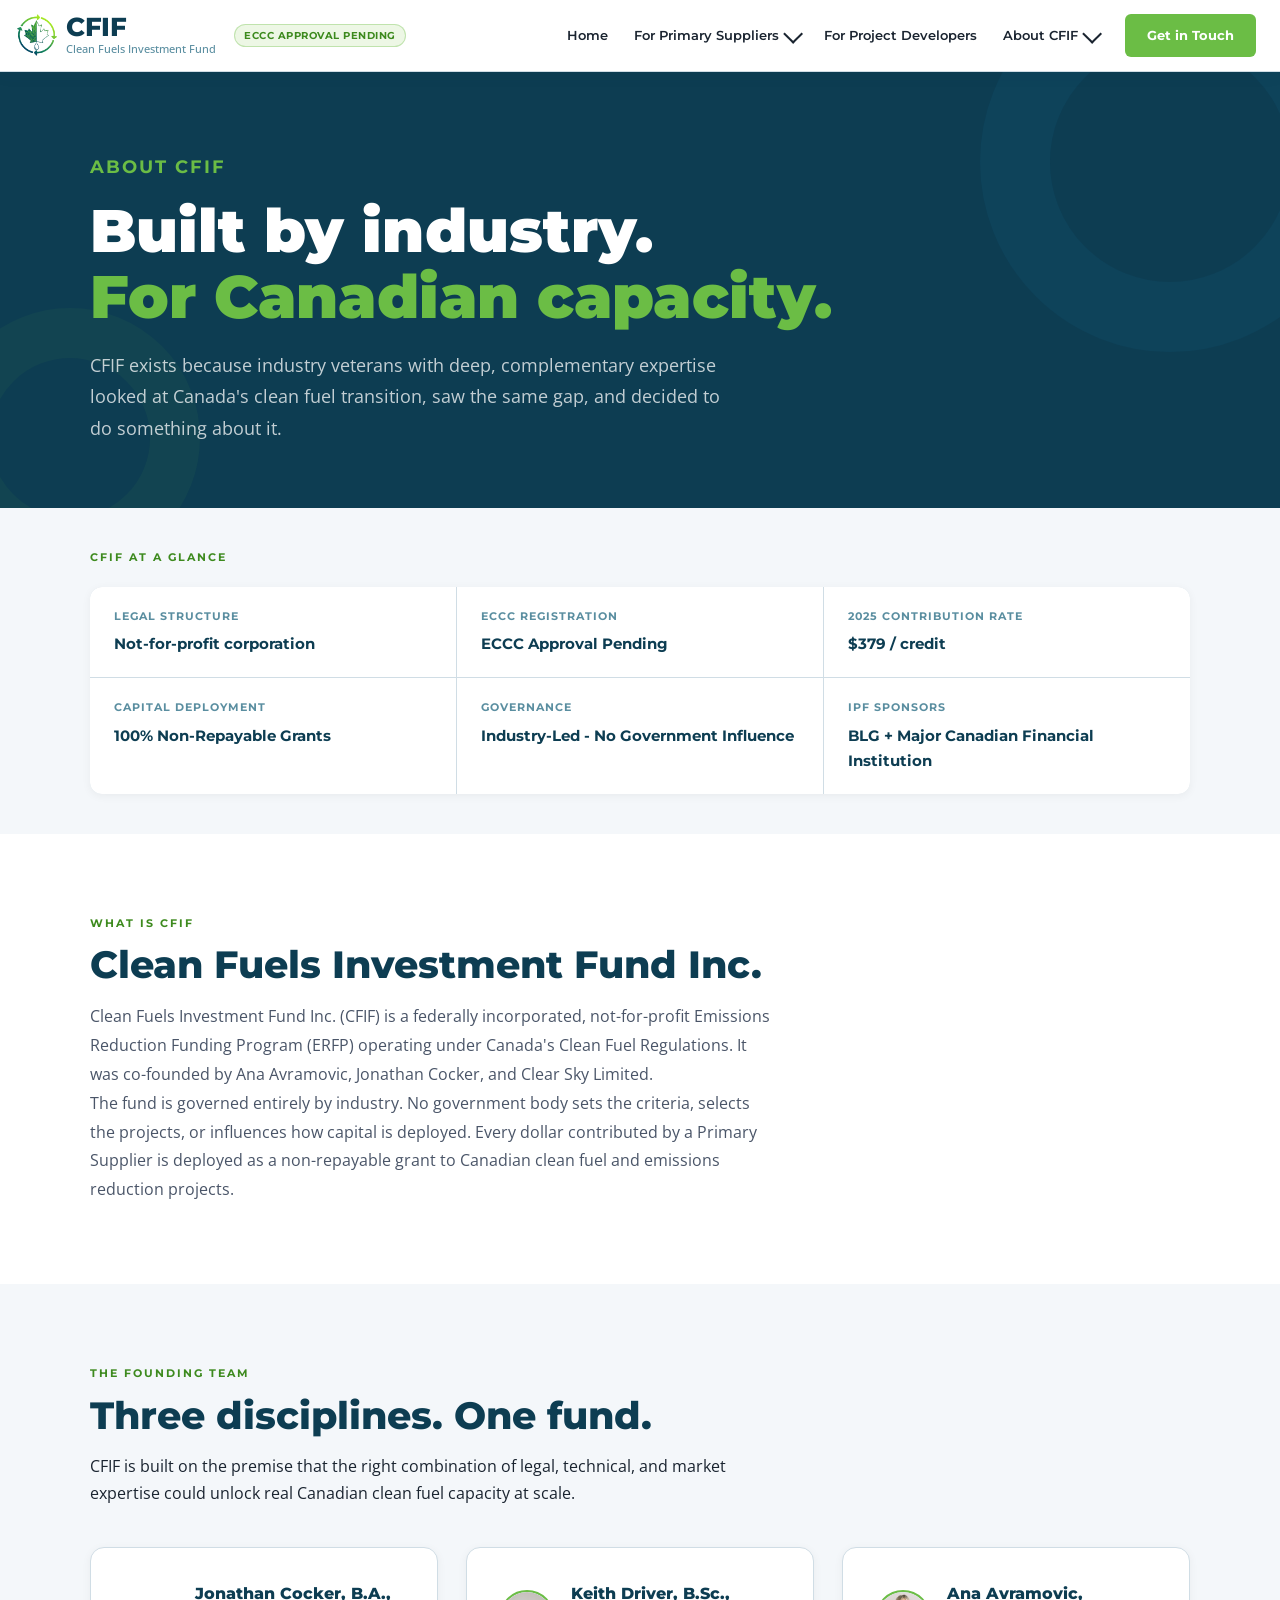
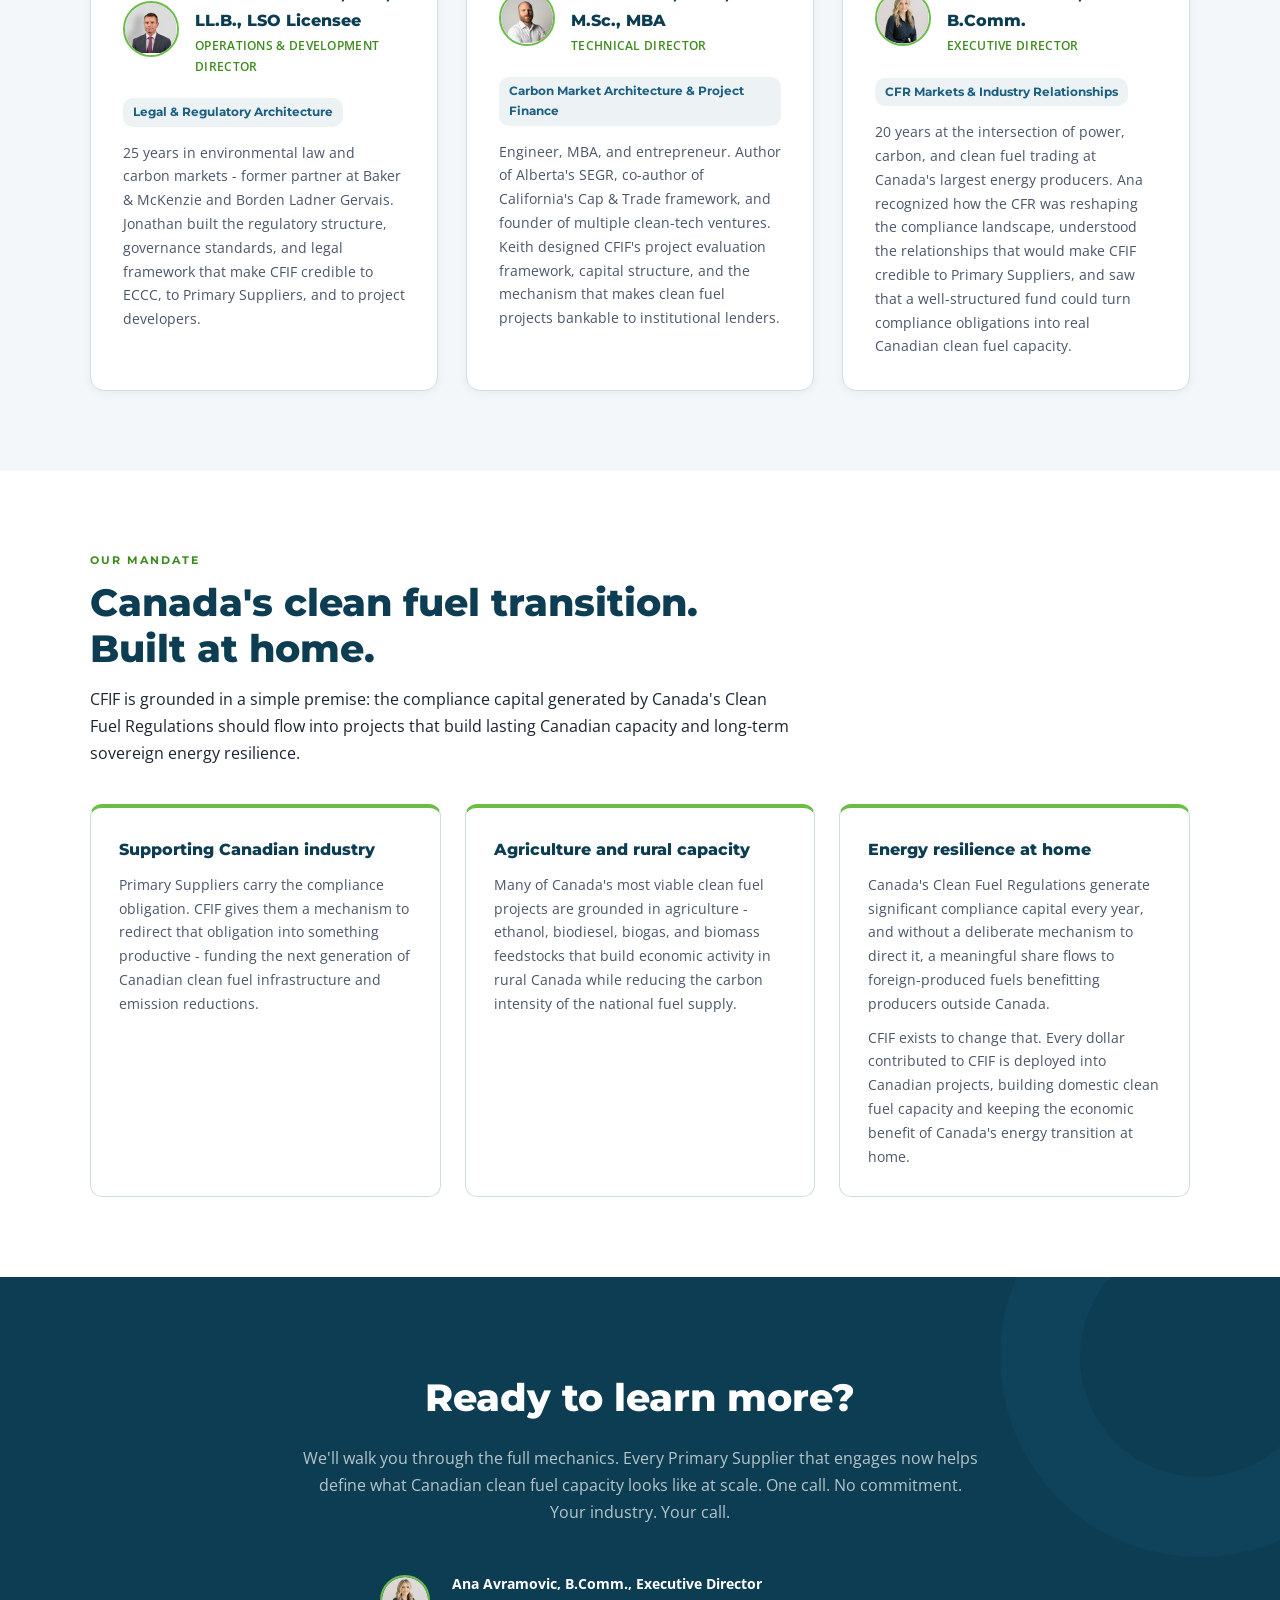
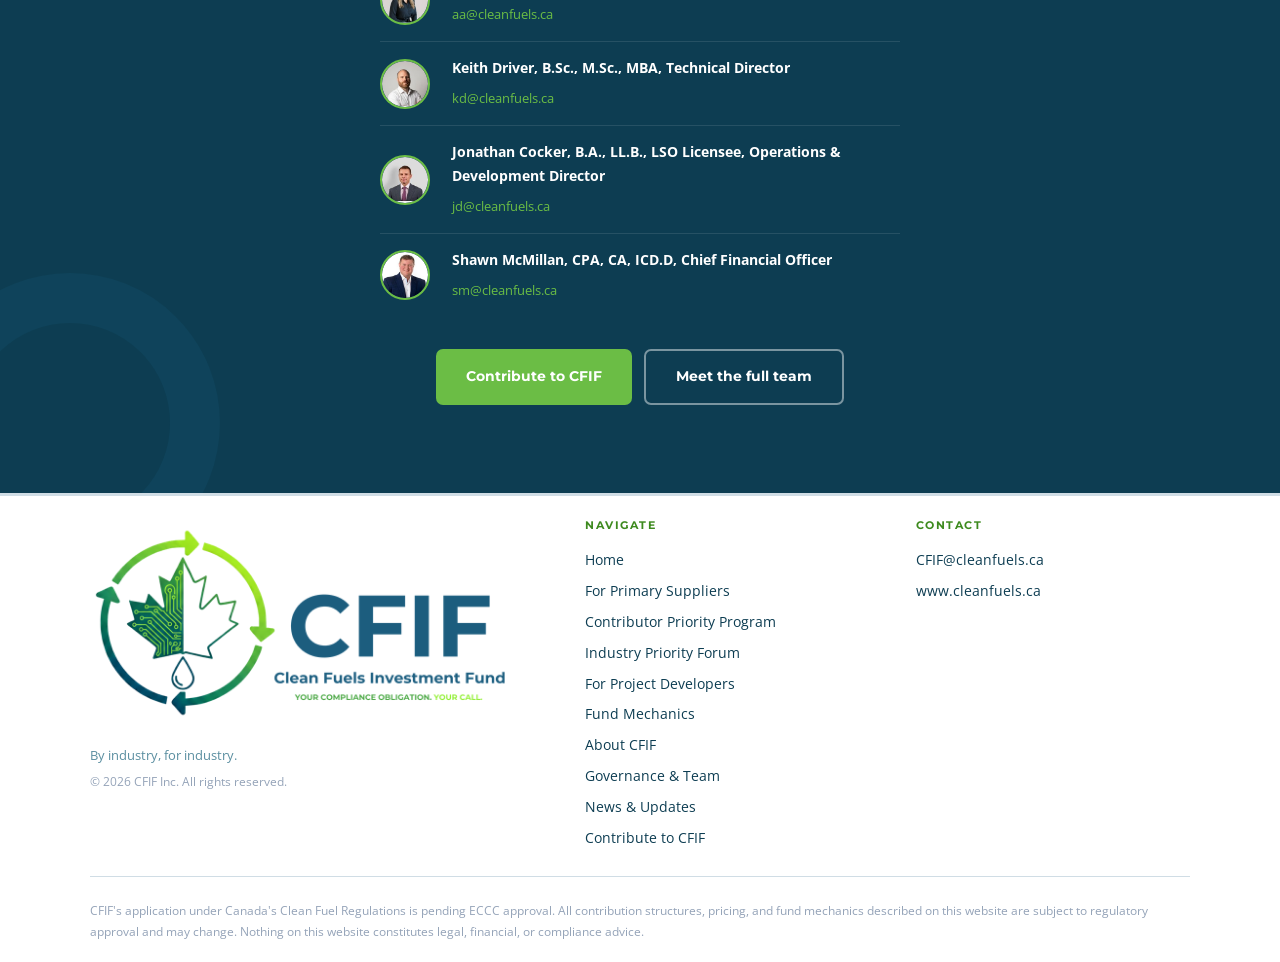
==== about.html @ 21220ed6 "Deploy Ana final HTML update 21052026 — 10 pages including new about.html and news.html" ====
<!DOCTYPE html>
<html lang="en">
<head>
  <meta charset="UTF-8">
  <meta name="viewport" content="width=device-width,initial-scale=1.0">
  <title>About CFIF - Clean Fuels Investment Fund</title>
  <link href="https://fonts.googleapis.com/css2?family=Montserrat:wght@700;800;900&family=Open+Sans:ital,wght@0,400;0,600;1,400&display=swap" rel="stylesheet">
  <style>

/* ─── CSS VARIABLES ─────────────────────────────────────────── */
:root{
  --dt:#0D3D52; --tl:#1B6080; --mid:#2891C0;
  --lime:#6BBD45; --lime-d:#3D8A1E; --lime-xd:#2a6815;
  --lb:#EBF7FF; --lg:#EDF7E5; --muted:#5A8EA0;
  --text:#1a2430; --border:#d0dde5; --grey:#f4f7fa;
  --white:#fff;
  --shadow: 0 4px 24px rgba(13,61,82,.10);
  --shadow-lg: 0 12px 48px rgba(13,61,82,.16);
  --nav-h: 72px;
  --radius: 10px;
  --font-head: 'Montserrat', sans-serif;
  --font-body: 'Open Sans', sans-serif;
  --ease: cubic-bezier(.4,0,.2,1);
}

/* ─── RESET ─────────────────────────────────────────────────── */
*,*::before,*::after{box-sizing:border-box;margin:0;padding:0}
html{scroll-behavior:smooth}
body{font-family:var(--font-body);font-size:16px;line-height:1.7;color:var(--text);background:var(--white);overflow-x:hidden}
img{max-width:100%;display:block}
a{color:inherit;text-decoration:none}

/* ─── NAV ───────────────────────────────────────────────────── */
.nav{
  position:sticky;top:0;z-index:1000;
  background:rgba(255,255,255,.97);
  backdrop-filter:blur(12px);
  border-bottom:1px solid var(--border);
  height:var(--nav-h);
  padding:0 24px 0 16px;
  display:flex;align-items:center;gap:0;
  box-shadow:0 2px 16px rgba(13,61,82,.07);
  overflow:visible;
}
.nav-logo{display:flex;align-items:center;gap:8px;margin-right:auto;flex-shrink:0;padding-left:0}
.nav-logo-mark{height:56px;width:56px;flex-shrink:0;object-fit:contain;display:block}
.nav-logo-text{display:flex;flex-direction:column;line-height:1}
.nav-logo-name{font-family:'Montserrat',sans-serif;font-size:26px;font-weight:800;color:var(--dt);line-height:1;letter-spacing:-0.5px}
.nav-logo-sub{font-size:11px;color:var(--muted);line-height:1.3;margin-top:2px;font-weight:500}
.nav-logo img{height:42px;width:auto}
.nav-badge{
  font-family:var(--font-head);font-size:10px;font-weight:700;
  letter-spacing:.5px;text-transform:uppercase;
  background:var(--lg);color:var(--lime-d);
  border:1.5px solid rgba(107,189,69,.35);
  border-radius:12px;padding:2px 9px;white-space:nowrap;
  margin-left:10px;
}
.nav-links{display:flex;align-items:center;list-style:none;gap:2px;margin:0 16px}
.nav-links > li{position:relative}
.nav-links > li > a{
  font-family:var(--font-head);font-size:13px;font-weight:600;
  color:var(--text);padding:8px 12px;border-radius:6px;
  display:flex;align-items:center;gap:5px;
  transition:color .15s,background .15s;white-space:nowrap;
  cursor:pointer;
}
.nav-links > li > a:hover,.nav-links > li.active > a{color:var(--tl);background:var(--lb)}
.nav-links > li > a .arrow{
  width:14px;height:14px;border-right:2px solid currentColor;border-bottom:2px solid currentColor;
  display:inline-block;transform:rotate(45deg) translateY(-3px);
  transition:transform .2s var(--ease);flex-shrink:0;
}
.nav-links > li:hover > a .arrow{transform:rotate(-135deg) translateY(-1px)}
/* Dropdown */
.nav-dropdown{
  position:absolute;top:calc(100% + 8px);left:0;min-width:260px;
  background:var(--white);border:1px solid var(--border);
  border-top:3px solid var(--lime);border-radius:0 0 var(--radius) var(--radius);
  box-shadow:var(--shadow-lg);padding:8px 0;
  opacity:0;visibility:hidden;transform:translateY(-8px);
  transition:opacity .18s var(--ease),transform .18s var(--ease),visibility .18s;
}
.nav-links > li:hover .nav-dropdown{opacity:1;visibility:visible;transform:translateY(0)}
.nav-dropdown a{
  display:block;padding:10px 20px;font-size:14px;color:var(--text);
  transition:background .12s,color .12s;
}
.nav-dropdown a:hover{background:var(--lb);color:var(--tl)}
.nav-dropdown a .dd-sub{font-size:12px;color:var(--muted);display:block;margin-top:2px}
.nav-cta{
  font-family:var(--font-head);font-size:13px;font-weight:700;
  background:var(--lime);color:var(--white);border:none;cursor:pointer;
  padding:10px 22px;border-radius:6px;transition:background .15s,transform .1s;
  white-space:nowrap;flex-shrink:0;display:inline-block;
}
.nav-cta:hover{background:var(--lime-d);transform:translateY(-1px)}
.nav-cta-mobile{
  display:none;
  font-family:var(--font-head);font-size:12px;font-weight:700;
  background:var(--lime);color:var(--white);
  padding:8px 12px;border-radius:6px;white-space:nowrap;flex-shrink:0;
  margin-right:2px;
}
.nav-cta-mobile:hover{background:var(--lime-d)}
/* Hamburger */
.hamburger{display:none;flex-direction:column;gap:5px;cursor:pointer;padding:8px;border:none;background:none;margin-left:auto}
.hamburger span{display:block;width:24px;height:2px;background:var(--dt);border-radius:2px;transition:transform .25s var(--ease),opacity .2s}
.hamburger.open span:nth-child(1){transform:translateY(7px) rotate(45deg)}
.hamburger.open span:nth-child(2){opacity:0}
.hamburger.open span:nth-child(3){transform:translateY(-7px) rotate(-45deg)}
/* Mobile menu */
.mobile-menu{
  display:none;position:fixed;top:var(--nav-h);left:0;right:0;
  background:var(--white);border-top:3px solid var(--lime);
  box-shadow:var(--shadow-lg);max-height:calc(100vh - var(--nav-h));
  overflow-y:auto;z-index:999;
  transform:translateY(-8px);opacity:0;
  transition:transform .22s var(--ease),opacity .22s;pointer-events:none;
}
.mobile-menu.open{transform:translateY(0);opacity:1;pointer-events:all}
.mm-item{border-bottom:1px solid var(--border)}
.mm-link{
  display:flex;justify-content:space-between;align-items:center;
  padding:16px 24px;font-family:var(--font-head);font-size:15px;font-weight:600;
  color:var(--dt);cursor:pointer;
}
.mm-link .mm-arrow{
  width:10px;height:10px;border-right:2px solid var(--muted);border-bottom:2px solid var(--muted);
  transform:rotate(45deg);transition:transform .2s var(--ease);
}
.mm-link.open .mm-arrow{transform:rotate(-135deg)}
.mm-sub{display:none;background:var(--lb)}
.mm-sub.open{display:block}
.mm-sub a{display:block;padding:13px 24px 13px 36px;font-size:14px;color:var(--tl);border-bottom:1px solid rgba(107,189,69,.15)}
.mm-direct{display:block;padding:16px 24px;font-family:var(--font-head);font-size:15px;font-weight:600;color:var(--dt)}
.mm-cta-wrap{padding:20px 24px}
.mm-cta{display:block;text-align:center;background:var(--lime);color:var(--white);font-family:var(--font-head);font-weight:700;font-size:15px;padding:14px;border-radius:8px}

/* ─── HERO ──────────────────────────────────────────────────── */
.hero{
  background:var(--dt);min-height:580px;
  display:flex;align-items:center;
  position:relative;overflow:hidden;padding:88px 40px 80px;
}
.hero-bg-img{
  position:absolute;inset:0;background:var(--dt);z-index:0;
}
/* Three-shade swoosh overlay - top left corner, matching LinkedIn carousel */
.hero::before{
  content:'';position:absolute;top:-40px;left:-60px;
  width:480px;height:340px;
  background:#3a8c22;
  clip-path:polygon(0 0,100% 0,58% 100%,0 78%);
  opacity:.30;z-index:0;
}
.hero::after{
  content:'';position:absolute;top:-20px;left:80px;
  width:360px;height:280px;
  background:var(--tl);
  clip-path:polygon(18% 0,100% 0,82% 100%,0 100%);
  opacity:.38;z-index:0;
}
/* Circuit dot texture - right half */
.hero-circuit{
  position:absolute;top:0;right:0;width:55%;height:100%;
  background-image:
    radial-gradient(circle,rgba(107,189,69,.22) 1px,transparent 1px),
    radial-gradient(circle,rgba(40,145,192,.15) 1px,transparent 1px);
  background-size:28px 28px,48px 48px;
  background-position:0 0,14px 14px;
  z-index:0;
  mask-image:linear-gradient(90deg,transparent,rgba(255,255,255,.5) 25%,rgba(255,255,255,.85));
}

.hero-inner{max-width:1100px;margin:0 auto;position:relative;z-index:1;width:100%}
.hero-eyebrow{
  font-family:var(--font-head);font-size:11px;font-weight:700;
  letter-spacing:2.5px;text-transform:uppercase;
  color:var(--lime);margin-bottom:16px;
}
.hero h1{
  font-family:var(--font-head);font-size:clamp(34px,4.5vw,58px);font-weight:900;
  color:var(--white);line-height:1.1;margin-bottom:14px;
  letter-spacing:-1px;
}
.hero h1 .accent{color:var(--lime)}
.hero-sub{
  font-size:clamp(15px,1.6vw,19px);color:rgba(255,255,255,.72);
  max-width:600px;margin-bottom:10px;line-height:1.65;font-weight:500;
}
.hero-tagline{
  font-family:var(--font-head);font-size:13px;font-weight:700;
  color:var(--lime);letter-spacing:.3px;margin-bottom:36px;
}
.btn-group{display:flex;gap:12px;flex-wrap:wrap}
.btn{
  font-family:var(--font-head);font-size:14px;font-weight:700;
  padding:14px 30px;border-radius:7px;cursor:pointer;
  transition:transform .15s,box-shadow .15s,background .15s;
  display:inline-flex;align-items:center;gap:8px;border:none;
}
.btn:hover{transform:translateY(-2px);box-shadow:0 8px 24px rgba(0,0,0,.2)}
.btn-primary{background:var(--lime);color:var(--white)}
.btn-primary:hover{background:var(--lime-d)}
.btn-outline{background:transparent;color:var(--white);border:2px solid rgba(255,255,255,.45)}
.btn-outline:hover{border-color:var(--white);background:rgba(255,255,255,.09)}
.btn-outline-teal{background:transparent;color:var(--tl);border:2px solid var(--tl)}
.btn-outline-teal:hover{background:var(--lb)}

/* ─── PILLS STRIP ───────────────────────────────────────────── */
.pills-strip{
  background:var(--white);border-bottom:1px solid var(--border);
  padding:16px 40px;display:flex;justify-content:center;
  gap:10px;flex-wrap:wrap;
}
.pill{
  font-family:var(--font-head);font-size:11px;font-weight:700;
  background:var(--lg);color:var(--lime-d);
  border:1.5px solid rgba(107,189,69,.35);
  border-radius:20px;padding:5px 14px;
  letter-spacing:.3px;white-space:nowrap;
}

/* ─── PRICE STRIP ───────────────────────────────────────────── */
.price-strip-wrap{background:var(--grey);padding:48px 40px}
.price-strip-inner{max-width:1100px;margin:0 auto;text-align:center}
.price-strip-label{
  font-family:var(--font-head);font-size:11px;font-weight:700;
  letter-spacing:2px;text-transform:uppercase;color:var(--lime-d);margin-bottom:20px;
}
.price-cards{
  display:flex;align-items:stretch;justify-content:center;
  max-width:640px;margin:0 auto;border-radius:12px;
  overflow:hidden;box-shadow:var(--shadow-lg);
}
.price-cfif{
  flex:1;background:var(--dt);padding:32px 36px;text-align:center;
}
.price-cfif .num{
  font-family:var(--font-head);font-size:42px;font-weight:900;
  color:var(--white);line-height:1;
}
.price-cfif .num sup{font-size:24px;vertical-align:top;margin-top:8px;display:inline-block}
.price-cfif .lbl{font-size:13px;color:rgba(255,255,255,.6);margin-top:6px}
.price-vs{
  background:var(--border);display:flex;align-items:center;
  justify-content:center;padding:0 16px;
  font-family:var(--font-head);font-size:13px;font-weight:700;color:var(--muted);
}
.price-mkt{
  flex:1;background:#f1f5f9;padding:32px 36px;text-align:center;
}
.price-mkt .num{
  font-family:var(--font-head);font-size:28px;font-weight:800;
  color:#64748b;line-height:1;padding-top:8px;
}
.price-mkt .lbl{font-size:13px;color:#94a3b8;margin-top:6px}
.price-note{
  font-size:14px;color:var(--muted);max-width:600px;margin:20px auto 0;line-height:1.7;
}

/* ─── SECTIONS ──────────────────────────────────────────────── */
.section{padding:80px 40px}
.section-inner{max-width:1100px;margin:0 auto}
.section-bg-grey{background:var(--grey)}
.section-bg-lb{background:var(--lb)}
.section-bg-dt{background:var(--dt)}
.section-bg-tl{background:var(--tl)}
.section-label{
  font-family:var(--font-head);font-size:11px;font-weight:700;
  letter-spacing:2px;text-transform:uppercase;color:var(--lime-d);
  margin-bottom:10px;
}
h2.section-title{
  font-family:var(--font-head);font-size:clamp(26px,3vw,40px);font-weight:800;
  color:var(--dt);margin-bottom:14px;line-height:1.2;
}
h2.section-title .accent{color:var(--tl)}
.section-sub{
  font-size:17px;color:var(--muted);max-width:640px;line-height:1.7;
  margin-bottom:40px;
}
.two-col{display:grid;grid-template-columns:1fr 1fr;gap:56px;align-items:center}
.two-col.flip{direction:rtl}
.two-col.flip > *{direction:ltr}

/* ─── DARK FEATURE CARD (CPP/IPF) ──────────────────────────── */
.feature-card{
  border-radius:16px;overflow:hidden;
  position:relative;
  box-shadow:var(--shadow-lg);
}
.feature-card-head{
  height:110px;position:relative;overflow:hidden;
}
.feature-card-head::before{
  content:'';position:absolute;top:-20px;left:-20px;
  width:60%;height:160px;
  background:var(--lime);
  clip-path:polygon(0 0,100% 0,55% 100%,0 80%);
  opacity:.8;
}
.feature-card-head::after{
  content:'';position:absolute;top:-10px;left:28%;
  width:72%;height:140px;
  background:rgba(13,61,82,.7);
  clip-path:polygon(18% 0,100% 0,88% 100%,0 100%);
}
.feature-card.teal .feature-card-head::after{background:rgba(27,96,128,.6)}
.feature-card-body{padding:32px;position:relative;z-index:1}
.feature-card.dark .feature-card-body{background:var(--dt)}
.feature-card.teal .feature-card-body{background:var(--tl)}
.fc-abbr{
  font-family:var(--font-head);font-size:56px;font-weight:900;
  color:var(--lime);line-height:1;margin-bottom:4px;
}
.fc-name{
  font-family:var(--font-head);font-size:18px;font-weight:700;
  color:var(--white);margin-bottom:14px;
}
.fc-divider{width:56px;height:3px;background:var(--lime);margin:12px 0 16px}
.fc-desc{font-size:14px;color:rgba(255,255,255,.72);line-height:1.65;margin-bottom:16px}
.fc-url{font-family:var(--font-head);font-size:13px;font-weight:700;color:var(--lime)}
.fc-watermark{
  position:absolute;bottom:20px;right:20px;
  width:64px;opacity:.12;
}
.feature-label{
  font-family:var(--font-head);font-size:11px;font-weight:700;
  letter-spacing:2px;text-transform:uppercase;color:var(--lime-d);
  margin-bottom:8px;
}
.feature-h2{
  font-family:var(--font-head);font-size:clamp(24px,2.8vw,36px);font-weight:800;
  color:var(--dt);line-height:1.2;margin-bottom:14px;
}
.feature-h2 span{color:var(--tl)}
.feature-intro{font-size:16px;color:#64748b;line-height:1.7;max-width:480px;margin-bottom:24px}
.how-pill{
  display:inline-block;background:var(--tl);color:var(--white);
  font-family:var(--font-head);font-size:11px;font-weight:700;
  letter-spacing:1.5px;text-transform:uppercase;
  padding:6px 16px;border-radius:20px;margin-bottom:24px;
}
.feature-items{display:flex;flex-direction:column;gap:18px}
.fi{display:flex;gap:14px;align-items:flex-start}
.fi-dot{
  width:10px;height:10px;min-width:10px;background:var(--lime);
  border-radius:50%;margin-top:7px;
}
.fi h4{font-family:var(--font-head);font-size:15px;font-weight:700;color:var(--dt);margin-bottom:3px}
.fi p{font-size:14px;color:#64748b;line-height:1.6}

/* ─── 5-STEP ────────────────────────────────────────────────── */
.steps{
  display:grid;grid-template-columns:repeat(5,1fr);gap:0;
  margin-top:48px;position:relative;
}
.step{
  display:flex;flex-direction:column;align-items:center;
  text-align:center;padding:0 12px;position:relative;
}
.step-connector{
  position:absolute;top:35px;left:50%;right:-50%;
  height:2px;
  background:linear-gradient(90deg,var(--tl) 0%,var(--lime) 100%);
  z-index:0;
}
.step:last-child .step-connector{display:none}
.step-circle{
  width:72px;height:72px;border-radius:50%;
  display:flex;align-items:center;justify-content:center;
  font-family:var(--font-head);font-size:26px;font-weight:900;
  color:var(--white);margin-bottom:16px;position:relative;z-index:1;
  box-shadow:0 4px 16px rgba(13,61,82,.2);
}
.step-num-label{
  font-family:var(--font-head);font-size:10px;font-weight:700;
  color:var(--lime-d);text-transform:uppercase;letter-spacing:1px;margin-bottom:5px;
}
.step-name{font-family:var(--font-head);font-size:14px;font-weight:700;color:var(--dt);margin-bottom:6px}
.step-desc{font-size:12px;color:var(--muted);line-height:1.5}

/* ─── BANKABILITY ───────────────────────────────────────────── */
.bank-cards{display:grid;grid-template-columns:1fr 1fr;gap:20px;margin-top:36px}
.bank-card{border-radius:var(--radius);padding:24px}
.bank-card.bad{background:#fef2f2;border:1px solid #fca5a5}
.bank-card.good{background:var(--lg);border:1px solid rgba(107,189,69,.3)}
.bank-card h4{
  font-family:var(--font-head);font-size:15px;font-weight:700;margin-bottom:14px;
}
.bank-card.bad h4{color:#dc2626}
.bank-card.good h4{color:var(--lime-d)}
.bank-card ul{list-style:none;padding:0}
.bank-card li{
  font-size:14px;color:#64748b;padding:4px 0 4px 18px;
  position:relative;
}
.bank-card li::before{content:'•';position:absolute;left:0;color:var(--muted)}
.bank-card.good li::before{color:var(--lime)}

/* ─── STATS ─────────────────────────────────────────────────── */
.stats-grid{
  display:grid;grid-template-columns:repeat(3,1fr);
  gap:1px;background:rgba(255,255,255,.12);
  border-radius:12px;overflow:hidden;margin-top:0;
}
.stat{
  background:rgba(255,255,255,.06);padding:40px 24px;text-align:center;
}
.stat-num{
  font-family:var(--font-head);font-size:40px;font-weight:900;
  color:var(--white);line-height:1;margin-bottom:8px;
}
.stat-lbl{font-size:14px;color:rgba(255,255,255,.6);line-height:1.5}

/* ─── TEAM ──────────────────────────────────────────────────── */
.team-grid{display:grid;grid-template-columns:repeat(3,1fr);gap:36px;margin-top:44px}
.team-card{text-align:center}
.team-photo{
  width:90px;height:90px;border-radius:50%;
  border:3px solid var(--lime);
  background:var(--lb);margin:0 auto 14px;
  display:flex;align-items:center;justify-content:center;
  font-family:var(--font-head);font-size:22px;font-weight:800;color:var(--dt);
  overflow:hidden;
}
.team-photo img{width:100%;height:100%;object-fit:cover}
.team-name{font-family:var(--font-head);font-size:17px;font-weight:700;color:var(--dt);margin-bottom:3px}
.team-role{font-size:13px;color:var(--muted);margin-bottom:6px;line-height:1.4}
.team-email{font-size:13px;color:var(--tl);transition:color .15s}
.team-email:hover{color:var(--lime-d)}

/* ─── AUDIENCES ─────────────────────────────────────────────── */
.aud-grid{display:grid;grid-template-columns:repeat(3,1fr);gap:20px;margin-top:40px}
.aud-card{border-radius:var(--radius);overflow:hidden;display:flex;flex-direction:column;box-shadow:var(--shadow)}
.aud-head{padding:24px 24px 20px}
.aud-head h3{
  font-family:var(--font-head);font-size:13px;font-weight:800;
  color:var(--lime);text-transform:uppercase;letter-spacing:.5px;margin-bottom:8px;
}
.aud-bar{width:40px;height:2px;background:var(--lime)}
.aud-body{padding:16px 24px 24px;flex:1;display:flex;flex-direction:column}
.aud-body p{font-size:14px;line-height:1.7;flex:1;margin-bottom:18px}
.aud-cta{
  display:inline-block;background:var(--lime);color:var(--white);
  font-family:var(--font-head);font-size:13px;font-weight:700;
  padding:10px 20px;border-radius:6px;align-self:flex-start;
  transition:background .15s;
}
.aud-cta:hover{background:var(--lime-d)}
.aud-1 .aud-head,.aud-1 .aud-body{background:var(--dt)}
.aud-1 p{color:rgba(255,255,255,.78)}
.aud-2 .aud-head,.aud-2 .aud-body{background:var(--tl)}
.aud-2 p{color:rgba(255,255,255,.78)}
.aud-3 .aud-head,.aud-3 .aud-body{background:#1a5a4e}
.aud-3 p{color:rgba(255,255,255,.78)}

/* ─── FAQ ───────────────────────────────────────────────────── */
.faq-list{display:flex;flex-direction:column;gap:10px;margin-top:36px}
.faq-item{border:1px solid var(--border);border-radius:var(--radius);overflow:hidden;transition:box-shadow .2s}
.faq-item:hover{box-shadow:var(--shadow)}
.faq-q{
  padding:18px 22px;font-family:var(--font-head);font-size:15px;font-weight:700;
  color:var(--dt);cursor:pointer;
  display:flex;justify-content:space-between;align-items:center;gap:12px;
  user-select:none;
}
.faq-icon{
  width:22px;height:22px;min-width:22px;border-radius:50%;
  background:var(--lg);display:flex;align-items:center;justify-content:center;
  font-size:16px;color:var(--lime);transition:transform .2s var(--ease),background .2s;
  font-weight:400;
}
.faq-item.open .faq-icon{transform:rotate(45deg);background:var(--lime);color:var(--white)}
.faq-a{
  max-height:0;overflow:hidden;
  font-size:15px;color:#64748b;line-height:1.7;
  transition:max-height .3s var(--ease);
}
.faq-a-inner{padding:0 22px 18px}

/* ─── FINAL CTA ─────────────────────────────────────────────── */
.final-cta{
  background:var(--dt);padding:88px 40px;text-align:center;
  position:relative;overflow:hidden;
}
.final-cta::before{
  content:'';position:absolute;bottom:-80px;right:-80px;
  width:400px;height:400px;border-radius:50%;
  border:60px solid rgba(107,189,69,.06);
}
.final-cta::after{
  content:'';position:absolute;top:-60px;left:-60px;
  width:300px;height:300px;border-radius:50%;
  border:50px solid rgba(40,145,192,.08);
}
.final-cta-inner{position:relative;z-index:1;max-width:680px;margin:0 auto}
.final-cta h2{
  font-family:var(--font-head);font-size:clamp(26px,3vw,40px);font-weight:800;
  color:var(--white);margin-bottom:14px;
}
.final-cta p{font-size:16px;color:rgba(255,255,255,.68);line-height:1.7;margin-bottom:32px}
.contact-line{
  display:flex;align-items:center;justify-content:center;gap:16px;
  margin-bottom:28px;flex-wrap:wrap;
}
.contact-avatar{
  width:54px;height:54px;min-width:54px;border-radius:50%;
  border:2px solid var(--lime);background:var(--tl);
  display:flex;align-items:center;justify-content:center;
  font-family:var(--font-head);font-size:16px;font-weight:800;color:var(--white);
  overflow:hidden;
}
.contact-avatar img{width:100%;height:100%;object-fit:cover}
.contact-info{text-align:left}
.contact-info strong{display:block;color:var(--white);font-size:15px;margin-bottom:4px}
.contact-info a{color:var(--lime);font-size:14px;transition:opacity .15s}
.contact-info a:hover{opacity:.8}
.quote{font-size:16px;font-style:italic;color:rgba(255,255,255,.5);margin-bottom:32px}


/* ─── FOOTER (redesigned) ──────────────────────────────────── */
footer{background:var(--white);border-top:3px solid var(--border);padding:20px 40px 20px}
.footer-main{max-width:1100px;margin:0 auto;display:grid;grid-template-columns:1.6fr 1fr 1fr;gap:56px;margin-bottom:20px;align-items:start}
.footer-brand img{height:220px;width:auto;max-width:100%;display:block;margin-bottom:8px;object-fit:contain}
.footer-tagline{font-size:13px;color:var(--muted);margin-bottom:4px}
.footer-copy{font-size:12px;color:#94a3b8;margin-top:6px}
.footer-nav-col h4,.footer-contact-col h4{font-family:var(--font-head);font-size:11px;font-weight:700;letter-spacing:1.5px;text-transform:uppercase;color:var(--lime-d);margin-bottom:14px}
.footer-nav-col a,.footer-contact-col a{display:block;font-size:14px;color:var(--dt);margin-bottom:7px;text-decoration:none;transition:color .15s}
.footer-nav-col a:hover,.footer-contact-col a:hover{color:var(--lime-d)}
.footer-contact-col p{font-size:14px;color:var(--dt);margin-bottom:5px}
.footer-bottom{max-width:1100px;margin:0 auto;padding-top:24px;border-top:1px solid var(--border);font-size:12px;color:#94a3b8;line-height:1.7}
@media(max-width:768px){.footer-main{grid-template-columns:1fr;gap:32px}}

/* ─── DIVIDER LOGO ACCENT ───────────────────────────────────── */
.logo-divider{display:flex;justify-content:center;padding:24px 0}
.logo-divider img{width:36px;opacity:.18;filter:hue-rotate(0deg)}

/* ─── SCROLL ANIMATIONS ─────────────────────────────────────── */
.reveal{opacity:0;transform:translateY(24px);transition:opacity .55s var(--ease),transform .55s var(--ease)}
.reveal.visible{opacity:1;transform:translateY(0)}
.reveal-delay-1{transition-delay:.1s}
.reveal-delay-2{transition-delay:.2s}
.reveal-delay-3{transition-delay:.3s}

/* ─── RESPONSIVE ────────────────────────────────────────────── */
@media(max-width:960px){
  .two-col,.two-col.flip{grid-template-columns:1fr;gap:36px}
  .two-col.flip{direction:ltr}
  .team-grid{grid-template-columns:repeat(3,1fr);gap:20px}
  .aud-grid{grid-template-columns:1fr}
  .steps{grid-template-columns:1fr 1fr;gap:24px}
  .step-connector{display:none}
  .bank-cards{grid-template-columns:1fr}
  .footer-grid{grid-template-columns:1fr 1fr;gap:32px}
}
@media(max-width:768px){
  .nav-links,.nav-badge{display:none}
  .nav-cta{display:none}
  .nav-cta-mobile{display:inline-block !important}
  .hamburger{display:flex}
  .mobile-menu{display:block}
  .nav{padding:0 10px 0 10px;height:60px}
  .nav-logo-mark{height:44px;width:44px}
  .nav-logo-sub{display:none}
  .nav-logo-name{font-size:20px}
  .hero{padding:60px 24px}
  .section{padding:56px 24px}
  .pills-strip{padding:14px 20px;gap:8px}
  .pill{font-size:10px;padding:4px 10px}
  .price-cards{flex-direction:column;max-width:320px}
  .price-vs{padding:10px 0;font-size:12px}
  .stats-grid{grid-template-columns:1fr}
  .stat{padding:28px 20px}
  .team-grid{grid-template-columns:1fr;max-width:280px;margin:36px auto 0}
  .footer-grid{grid-template-columns:1fr}
  .steps{grid-template-columns:1fr}
}
@media(max-width:480px){
  .hero h1{font-size:32px}
  .btn{padding:12px 22px;font-size:13px}
  .btn-group{flex-direction:column}
  .btn{width:100%;justify-content:center}
}


/* Page-specific hero */
.page-hero{background:var(--dt);padding:80px 40px;position:relative;overflow:hidden;min-height:360px;display:flex;align-items:center}
.page-hero::before{content:'';position:absolute;top:-40px;left:-60px;width:400px;height:280px;background:#3a8c22;clip-path:polygon(0 0,100% 0,58% 100%,0 78%);opacity:.28;z-index:0}
.page-hero::after{content:'';position:absolute;top:-20px;left:80px;width:320px;height:240px;background:var(--tl);clip-path:polygon(18% 0,100% 0,82% 100%,0 100%);opacity:.35;z-index:0}
.page-hero-inner{max-width:1100px;margin:0 auto;position:relative;z-index:1;width:100%}
.page-eyebrow{font-family:var(--font-head);font-size:11px;font-weight:700;letter-spacing:2.5px;text-transform:uppercase;color:var(--lime);margin-bottom:14px}
.page-hero h1{font-family:var(--font-head);font-size:clamp(32px,4vw,52px);font-weight:900;color:var(--white);line-height:1.1;margin-bottom:12px;letter-spacing:-0.5px}
.page-hero h1 span{color:var(--lime)}
.page-hero-sub{font-size:clamp(15px,1.6vw,18px);color:rgba(255,255,255,.72);max-width:580px;line-height:1.65;margin-bottom:28px}



.footer-brand-banner{display:flex;align-items:center;justify-content:center;padding:28px 40px 20px;border-bottom:1px solid var(--border);margin-bottom:8px}
.footer-logo-large{height:96px;width:auto;object-fit:contain}
.footer-brand-text{display:flex;flex-direction:column;gap:4px}
.footer-brand-name{font-family:var(--font-head);font-size:28px;font-weight:900;color:var(--dt);letter-spacing:1px}
.footer-brand-tagline{font-family:var(--font-head);font-size:13px;font-weight:700;color:var(--lime-d);letter-spacing:.3px}
.cta-contacts{display:flex;flex-direction:column;gap:20px;margin:32px auto;max-width:480px;text-align:left}

/* ─── SAVINGS TABLE ─────────────────────────────────────────────── */
.data-table{width:100%;border-collapse:collapse;font-size:15px;margin-top:20px}
.data-table th{
  background:var(--dt);color:var(--white);
  padding:12px 16px;text-align:left;font-family:var(--font-head);
  font-weight:700;font-size:13px;letter-spacing:.5px;
}
.data-table th:not(:first-child){text-align:right}
.data-table td{padding:12px 16px;border-bottom:1px solid var(--border)}
.data-table td:not(:first-child){text-align:right;font-weight:600}
.data-table td:last-child{color:var(--lime-d);font-weight:700}
.data-table tbody tr:nth-child(odd){background:var(--white)}
.data-table tbody tr:nth-child(even){background:var(--grey)}
.data-table tbody tr:last-child{background:var(--grey)}

.cta-contacts{margin:28px auto;max-width:500px}
.cta-contact-row{
  display:grid;grid-template-columns:56px 1fr;
  align-items:center;gap:16px;
  padding:14px 0;border-bottom:1px solid rgba(255,255,255,.1);
}
.cta-contact-row:last-child{border-bottom:none}
.cta-av{
  width:50px;height:50px;border-radius:50%;
  border:2.5px solid var(--lime);
  background:rgba(255,255,255,.1);
  display:flex;align-items:center;justify-content:center;
  font-family:var(--font-head);font-size:15px;font-weight:800;
  color:var(--white);flex-shrink:0;
}
.cta-info strong{display:block;color:var(--white);font-size:14px;margin-bottom:4px}
.cta-info a{color:var(--lime);font-size:13px;text-decoration:none}
.cta-info a:hover{text-decoration:underline}
.cta-info .sep{color:rgba(255,255,255,.35);margin:0 6px}

/* ─── SAVINGS TABLE (enhanced) ──────────────────────────────── */
.data-table{width:100%;border-collapse:collapse;font-size:15px;margin-top:16px}
.data-table thead tr{background:var(--dt);color:var(--white)}
.data-table thead th{padding:12px 16px;text-align:left;font-family:var(--font-head);font-weight:700;font-size:13px;letter-spacing:.5px}
.data-table tbody tr:nth-child(odd){background:var(--lb)}
.data-table tbody tr:nth-child(even){background:var(--white)}
.data-table tbody tr:last-child{background:var(--grey)}
.data-table td{padding:12px 16px;border-bottom:1px solid var(--border)}

/* ─── CTA SECTION (sub-pages, matches final-cta style) ──────── */
.cta-section{background:var(--dt);padding:88px 40px;text-align:center;position:relative;overflow:hidden}
.cta-section::before{content:"";position:absolute;top:-120px;right:-120px;width:400px;height:400px;border-radius:50%;border:80px solid rgba(40,145,192,.08);pointer-events:none}
.cta-section::after{content:"";position:absolute;bottom:-80px;left:-80px;width:300px;height:300px;border-radius:50%;border:50px solid rgba(40,145,192,.08);pointer-events:none}
.cta-inner{position:relative;z-index:1;max-width:680px;margin:0 auto}
.cta-inner h2{font-family:var(--font-head);font-size:clamp(26px,3vw,40px);font-weight:800;color:var(--white);margin-bottom:14px}
.cta-inner p{font-size:16px;color:rgba(255,255,255,.7);line-height:1.7;margin-bottom:32px}
.cta-contacts{display:flex;flex-direction:column;gap:0;margin:0 auto 32px;max-width:520px}
.cta-contact-row{display:grid;grid-template-columns:56px 1fr;align-items:center;gap:16px;padding:14px 0;border-bottom:1px solid rgba(255,255,255,.1);text-align:left}
.cta-contact-row:last-child{border-bottom:none}
.cta-av{width:50px;height:50px;border-radius:50%;border:2px solid var(--lime);background:rgba(255,255,255,.1);display:flex;align-items:center;justify-content:center;font-family:var(--font-head);font-size:15px;font-weight:800;color:var(--white);overflow:hidden;padding:0}
.cta-info strong{display:block;color:var(--white);font-size:14px;margin-bottom:4px}
.cta-info a{color:var(--lime);font-size:13px;text-decoration:none}
.cta-info .sep{color:rgba(255,255,255,.3);margin:0 6px}

/* ─── CORNER WATERMARK ──────────────────────────────────────── */
.page-watermark{position:fixed;bottom:20px;right:20px;z-index:900;opacity:.15;pointer-events:none}
.page-watermark img{width:80px;height:80px;object-fit:contain}
@media(max-width:600px){.page-watermark img{width:56px;height:56px}}

.faq-header-row{display:flex;align-items:flex-start;gap:28px;margin-bottom:8px}
.faq-icon-col{flex-shrink:0}
.faq-section-icon{width:120px;height:120px;object-fit:contain;opacity:.85}
@media(max-width:600px){.faq-icon-col{display:none}}
</style>
  <style>
/* ─── ABOUT PAGE ─────────────────────────────────────────────── */
.about-hero{background:var(--dt);padding:80px 40px 64px;position:relative;overflow:hidden}
.about-hero::before{content:"";position:absolute;top:-100px;right:-80px;width:380px;height:380px;border-radius:50%;border:70px solid rgba(40,145,192,.07);pointer-events:none}
.about-hero::after{content:"";position:absolute;bottom:-60px;left:-60px;width:260px;height:260px;border-radius:50%;border:50px solid rgba(107,189,69,.06);pointer-events:none}
.about-hero-inner{max-width:1100px;margin:0 auto;position:relative;z-index:1}
.about-hero h1{font-family:var(--font-head);font-size:clamp(36px,5vw,60px);font-weight:900;color:var(--white);line-height:1.1;margin-bottom:20px}
.about-hero h1 span{color:var(--lime)}
.about-hero p{font-size:18px;color:rgba(255,255,255,.75);max-width:640px;line-height:1.75}

/* Founding strip */
.founding-strip{background:var(--lb);border-top:3px solid var(--lime);border-bottom:1px solid var(--border);padding:28px 40px}
.founding-strip-inner{max-width:1100px;margin:0 auto;display:flex;align-items:center;gap:40px;flex-wrap:wrap}
.founding-tag{font-size:13px;color:var(--muted);letter-spacing:.3px}
.founding-tag strong{color:var(--dt)}

/* Story section */
.about-story{display:grid;grid-template-columns:1fr 1fr;gap:64px;align-items:start}
.about-story-lede{font-family:var(--font-head);font-size:20px;font-weight:700;color:var(--dt);line-height:1.5;border-left:4px solid var(--lime);padding-left:20px;margin-bottom:24px}
.about-body{font-size:16px;color:#4a5568;line-height:1.8}
.about-body p{margin-bottom:16px}
.about-body p:last-child{margin-bottom:0}

/* Founder cards */
.founder-grid{display:grid;grid-template-columns:repeat(3,1fr);gap:28px;margin-top:40px}
.founder-card{background:var(--white);border:1px solid var(--border);border-radius:14px;padding:32px;box-shadow:0 2px 10px rgba(0,0,0,.05)}
.founder-card-top{display:flex;align-items:center;gap:16px;margin-bottom:20px}
.founder-av{width:56px;height:56px;border-radius:50%;border:2px solid var(--lime);background:var(--lb);display:flex;align-items:center;justify-content:center;font-family:var(--font-head);font-size:16px;font-weight:800;color:var(--dt);flex-shrink:0}
.founder-name{font-family:var(--font-head);font-size:16px;font-weight:800;color:var(--dt);margin-bottom:2px}
.founder-title{font-size:12px;color:var(--lime-d);font-weight:600;letter-spacing:.3px;text-transform:uppercase}
.founder-expertise{display:inline-block;font-size:12px;font-weight:700;font-family:var(--font-head);color:var(--tl);background:rgba(27,96,128,.08);padding:4px 10px;border-radius:10px;margin-bottom:14px}
.founder-card p{font-size:14px;color:#4a5568;line-height:1.7}

/* Mandate */
.mandate-grid{display:grid;grid-template-columns:repeat(3,1fr);gap:24px;margin-top:36px}
.mandate-item{padding:28px;background:var(--white);border-radius:12px;border:1px solid var(--border);border-top:4px solid var(--lime)}
.mandate-item h4{font-family:var(--font-head);font-size:16px;font-weight:800;color:var(--dt);margin-bottom:10px}
.mandate-item p{font-size:14px;color:#4a5568;line-height:1.7}

@media(max-width:768px){
  .about-story{grid-template-columns:1fr}
  .founder-grid{grid-template-columns:1fr}
  .mandate-grid{grid-template-columns:1fr}
}

/* ─── CFIF AT A GLANCE ───────────────────────────────────────── */
.glance-grid{display:grid;grid-template-columns:repeat(3,1fr);gap:1px;background:var(--border);border-radius:12px;overflow:hidden;box-shadow:0 2px 10px rgba(0,0,0,.05)}
.glance-item{background:var(--white);padding:20px 24px;display:flex;flex-direction:column;gap:6px}
.glance-label{font-size:11px;font-weight:700;font-family:var(--font-head);letter-spacing:1px;text-transform:uppercase;color:var(--muted)}
.glance-value{font-size:15px;font-weight:700;font-family:var(--font-head);color:var(--dt)}
@media(max-width:768px){.glance-grid{grid-template-columns:1fr}}
</style>
</head>
<body>
<nav class="nav" role="navigation">
  <a href="index.html" class="nav-logo">
    <img src="[data-uri]" alt="CFIF logo mark" class="nav-logo-mark" />
    <div class="nav-logo-text">
      <span class="nav-logo-name">CFIF</span>
      <span class="nav-logo-sub">Clean Fuels Investment Fund</span>
    </div>
    <span class="nav-badge">ECCC Approval Pending</span>
  </a>
  <ul class="nav-links">
    <li><a href="index.html">Home</a></li>
    <li>
      <a href="why-cfif.html">For Primary Suppliers <span class="arrow"></span></a>
      <div class="nav-dropdown">
        <a href="why-cfif.html">Overview<span class="dd-sub">Why CFIF for Primary Suppliers</span></a>
        <a href="cpp.html">Contributor Priority Program (CPP)<span class="dd-sub">Direct your contributions to specific projects</span></a>
        <a href="ipf.html">Industry Priority Forum (IPF)<span class="dd-sub">Curated industry forum on key issues</span></a>
      </div>
    </li>
    <li><a href="apply.html">For Project Developers</a></li>
    <li>
      <a href="about.html">About CFIF <span class="arrow"></span></a>
      <div class="nav-dropdown">
        <a href="investment.html">Fund Mechanics<span class="dd-sub">How CFIF deploys capital</span></a>
        <a href="governance.html">Governance &amp; Team<span class="dd-sub">Leadership and oversight</span></a>
      </div>
    </li>
  </ul>
  <a href="contribute.html" class="nav-cta">Get in Touch</a>
  <a href="contribute.html" class="nav-cta-mobile">Contribute to CFIF</a>
  <button class="hamburger" aria-label="Menu" onclick="toggleMobile()">
    <span></span><span></span><span></span>
  </button>
</nav>
<!-- ABOUT HERO -->
<section class="about-hero">
  <div class="about-hero-inner">
    <p class="section-label" style="color:var(--lime);margin-bottom:14px">About CFIF</p>
    <h1>Built by industry.<br><span>For Canadian capacity.</span></h1>
    <p>CFIF exists because industry veterans with deep, complementary expertise looked at Canada's clean fuel transition, saw the same gap, and decided to do something about&nbsp;it.</p>
  </div>
</section>

<!-- CFIF AT A GLANCE -->
<section class="section section-bg-grey" style="padding:40px">
  <div class="section-inner">
    <p class="section-label" style="margin-bottom:20px">CFIF at a Glance</p>
    <div class="glance-grid">
      <div class="glance-item">
        <span class="glance-label">Legal Structure</span>
        <span class="glance-value">Not-for-profit corporation</span>
      </div>
      <div class="glance-item">
        <span class="glance-label">ECCC Registration</span>
        <span class="glance-value status-orange">ECCC Approval Pending</span>
      </div>
      <div class="glance-item">
        <span class="glance-label">2025 Contribution Rate</span>
        <span class="glance-value status-teal">$379 / credit</span>
      </div>
      <div class="glance-item">
        <span class="glance-label">Capital Deployment</span>
        <span class="glance-value status-green">100% Non-Repayable Grants</span>
      </div>
      <div class="glance-item">
        <span class="glance-label">Governance</span>
        <span class="glance-value">Industry-Led - No Government Influence</span>
      </div>
      <div class="glance-item">
        <span class="glance-label">IPF Sponsors</span>
        <span class="glance-value">BLG + Major Canadian Financial Institution</span>
      </div>
    </div>
  </div>
</section>

<!-- WHAT IS CFIF -->
<section class="section section-bg-white">
  <div class="section-inner">
    <div class="about-story" style="grid-template-columns:1fr;max-width:680px">
      <div>
        <p class="section-label">What is CFIF</p>
        <h2 class="section-title">Clean Fuels Investment Fund Inc.</h2>
        <p class="about-body">Clean Fuels Investment Fund Inc. (CFIF) is a federally incorporated, not-for-profit Emissions Reduction Funding Program (ERFP) operating under Canada's Clean Fuel Regulations. It was co-founded by Ana Avramovic, Jonathan Cocker, and Clear Sky Limited.</p>
        <p class="about-body">The fund is governed entirely by industry. No government body sets the criteria, selects the projects, or influences how capital is deployed. Every dollar contributed by a Primary Supplier is deployed as a non-repayable grant to Canadian clean fuel and emissions reduction projects.</p>
      </div>

    </div>
  </div>
</section>

<!-- FOUNDING TEAM -->
<section class="section section-bg-grey">
  <div class="section-inner">
    <p class="section-label">The founding team</p>
    <h2 class="section-title">Three disciplines. One fund.</h2>
    <p class="body" style="max-width:680px">CFIF is built on the premise that the right combination of legal, technical, and market expertise could unlock real Canadian clean fuel capacity at scale.</p>
    <div class="founder-grid">
      <div class="founder-card">
        <div class="founder-card-top">
          <div class="founder-av" style="overflow:hidden;padding:0"><img src="[data-uri]" alt="Jonathan Cocker" style="width:100%;height:100%;object-fit:cover;border-radius:50%;display:block"></div>
          <div>
            <div class="founder-name">Jonathan Cocker, B.A., LL.B., LSO Licensee</div>
            <div class="founder-title">Operations &amp; Development Director</div>
          </div>
        </div>
        <span class="founder-expertise">Legal &amp; Regulatory Architecture</span>
        <p>25 years in environmental law and carbon markets - former partner at Baker &amp; McKenzie and Borden Ladner Gervais. Jonathan built the regulatory structure, governance standards, and legal framework that make CFIF credible to ECCC, to Primary Suppliers, and to project developers.</p>
      </div>
      <div class="founder-card">
        <div class="founder-card-top">
          <div class="founder-av" style="overflow:hidden;padding:0"><img src="[data-uri]" alt="Keith Driver" style="width:100%;height:100%;object-fit:cover;border-radius:50%;display:block"></div>
          <div>
            <div class="founder-name">Keith Driver, B.Sc., M.Sc., MBA</div>
            <div class="founder-title">Technical Director</div>
          </div>
        </div>
        <span class="founder-expertise">Carbon Market Architecture &amp; Project Finance</span>
        <p>Engineer, MBA, and entrepreneur. Author of Alberta's SEGR, co-author of California's Cap &amp; Trade framework, and founder of multiple clean-tech ventures. Keith designed CFIF's project evaluation framework, capital structure, and the mechanism that makes clean fuel projects bankable to institutional lenders.</p>
      </div>
      <div class="founder-card">
        <div class="founder-card-top">
          <div class="founder-av" style="overflow:hidden;padding:0"><img src="[data-uri]" alt="Ana Avramovic" style="width:100%;height:100%;object-fit:cover;border-radius:50%;display:block"></div>
          <div>
            <div class="founder-name">Ana Avramovic, B.Comm.</div>
            <div class="founder-title">Executive Director</div>
          </div>
        </div>
        <span class="founder-expertise">CFR Markets &amp; Industry Relationships</span>
        <p>20 years at the intersection of power, carbon, and clean fuel trading at Canada's largest energy producers. Ana recognized how the CFR was reshaping the compliance landscape, understood the relationships that would make CFIF credible to Primary Suppliers, and saw that a well-structured fund could turn compliance obligations into real Canadian clean fuel capacity.</p>
      </div>
    </div>
  </div>
</section>

<!-- OUR MANDATE -->
<section class="section section-bg-white">
  <div class="section-inner">
    <p class="section-label">Our mandate</p>
    <h2 class="section-title">Canada's clean fuel transition.<br>Built at home.</h2>
    <p class="body" style="max-width:700px">CFIF is grounded in a simple premise: the compliance capital generated by Canada's Clean Fuel Regulations should flow into projects that build lasting Canadian capacity and long-term sovereign energy resilience.</p>
    <div class="mandate-grid">
      <div class="mandate-item">
        <h4>Supporting Canadian industry</h4>
        <p>Primary Suppliers carry the compliance obligation. CFIF gives them a mechanism to redirect that obligation into something productive - funding the next generation of Canadian clean fuel infrastructure and emission reductions.</p>
      </div>
      <div class="mandate-item">
        <h4>Agriculture and rural capacity</h4>
        <p>Many of Canada's most viable clean fuel projects are grounded in agriculture - ethanol, biodiesel, biogas, and biomass feedstocks that build economic activity in rural Canada while reducing the carbon intensity of the national fuel supply.</p>
      </div>
      <div class="mandate-item">
        <h4>Energy resilience at home</h4>
        <p>Canada's Clean Fuel Regulations generate significant compliance capital every year, and without a deliberate mechanism to direct it, a meaningful share flows to foreign-produced fuels benefitting producers outside Canada.</p>
        <p style="margin-top:10px">CFIF exists to change that. Every dollar contributed to CFIF is deployed into Canadian projects, building domestic clean fuel capacity and keeping the economic benefit of Canada's energy transition at home.</p>
      </div>
    </div>
  </div>
</section>

<!-- CTA -->
<section class="cta-section">
  <div class="cta-inner">
    <h2>Ready to learn more?</h2>
    <p>We'll walk you through the full mechanics. Every Primary Supplier that engages now helps define what Canadian clean fuel capacity looks like at scale. One call. No commitment. Your industry. Your call.</p>
    <div class="cta-contacts">
      <div class="cta-contact-row">
        <div class="cta-av" style="overflow:hidden;padding:0"><img src="[data-uri]" alt="Ana Avramovic" style="width:100%;height:100%;object-fit:cover;border-radius:50%;display:block"></div>
        <div class="cta-info">
          <strong>Ana Avramovic, B.Comm., Executive Director</strong>
          <a href="mailto:aa@cleanfuels.ca">aa@cleanfuels.ca</a>
        </div>
      </div>
      <div class="cta-contact-row">
        <div class="cta-av" style="overflow:hidden;padding:0"><img src="[data-uri]" alt="Keith Driver" style="width:100%;height:100%;object-fit:cover;border-radius:50%;display:block"></div>
        <div class="cta-info">
          <strong>Keith Driver, B.Sc., M.Sc., MBA, Technical Director</strong>
          <a href="mailto:kd@cleanfuels.ca">kd@cleanfuels.ca</a>
        </div>
      </div>
      <div class="cta-contact-row">
        <div class="cta-av" style="overflow:hidden;padding:0"><img src="[data-uri]" alt="Jonathan Cocker" style="width:100%;height:100%;object-fit:cover;border-radius:50%;display:block"></div>
        <div class="cta-info">
          <strong>Jonathan Cocker, B.A., LL.B., LSO Licensee, Operations &amp; Development Director</strong>
          <a href="mailto:jd@cleanfuels.ca">jd@cleanfuels.ca</a>
        </div>
      </div>
      <div class="cta-contact-row">
        <div class="cta-av" style="overflow:hidden;padding:0"><img src="[data-uri]" alt="Shawn McMillan" style="width:100%;height:100%;object-fit:cover;border-radius:50%;display:block"></div>
        <div class="cta-info">
          <strong>Shawn McMillan, CPA, CA, ICD.D, Chief Financial Officer</strong>
          <a href="mailto:sm@cleanfuels.ca">sm@cleanfuels.ca</a>
        </div>
      </div>
    </div>
    <div class="btn-group" style="justify-content:center;margin-top:8px">
      <a href="contribute.html" class="btn btn-primary">Contribute to CFIF</a>
      <a href="governance.html" class="btn btn-outline">Meet the full team</a>
    </div>
  </div>
</section>

<footer>
  <div class="footer-main">
    <div class="footer-brand">
      <img src="[data-uri]" alt="Clean Fuels Investment Fund" class="footer-logo-large" alt="Clean Fuels Investment Fund">
      <p class="footer-tagline">By industry, for industry.</p>
      <p class="footer-copy">&copy; 2026 CFIF Inc. All rights reserved.</p>
    </div>
    <div class="footer-nav-col">
      <h4>Navigate</h4>
      <a href="index.html">Home</a>
      <a href="why-cfif.html">For Primary Suppliers</a>
      <a href="cpp.html">Contributor Priority Program</a>
      <a href="ipf.html">Industry Priority Forum</a>
      <a href="apply.html">For Project Developers</a>
      <a href="investment.html">Fund Mechanics</a>
      <a href="about.html">About CFIF</a>
      <a href="governance.html">Governance &amp; Team</a>
      <a href="news.html">News &amp; Updates</a>
      <a href="contribute.html">Contribute to CFIF</a>
    </div>
    <div class="footer-contact-col">
      <h4>Contact</h4>
      <p><a href="mailto:CFIF@cleanfuels.ca">CFIF@cleanfuels.ca</a></p>
      <p><a href="https://www.cleanfuels.ca">www.cleanfuels.ca</a></p>
    </div>
  </div>
  <div class="footer-bottom">
    CFIF's application under Canada's Clean Fuel Regulations is pending ECCC approval. All contribution structures, pricing, and fund mechanics described on this website are subject to regulatory approval and may change. Nothing on this website constitutes legal, financial, or compliance advice.
  </div>
</footer>
</body>
</html>
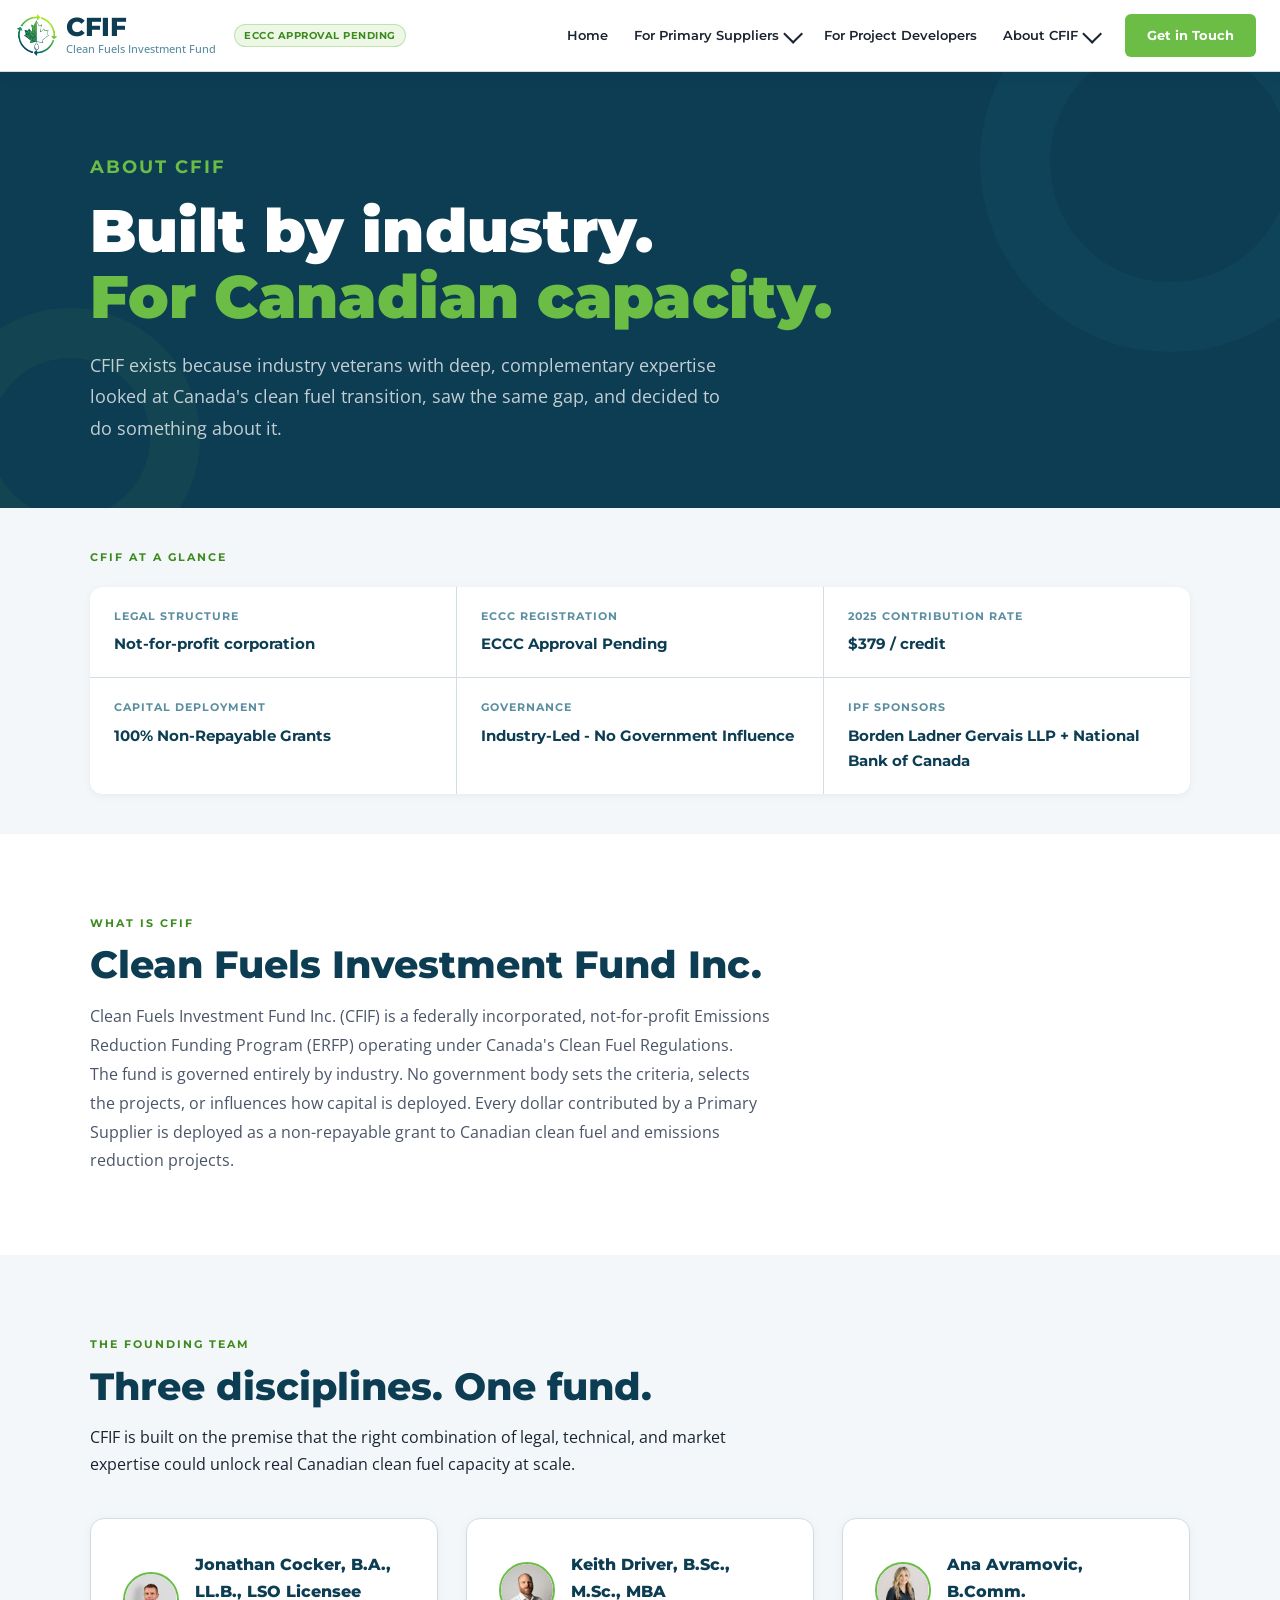
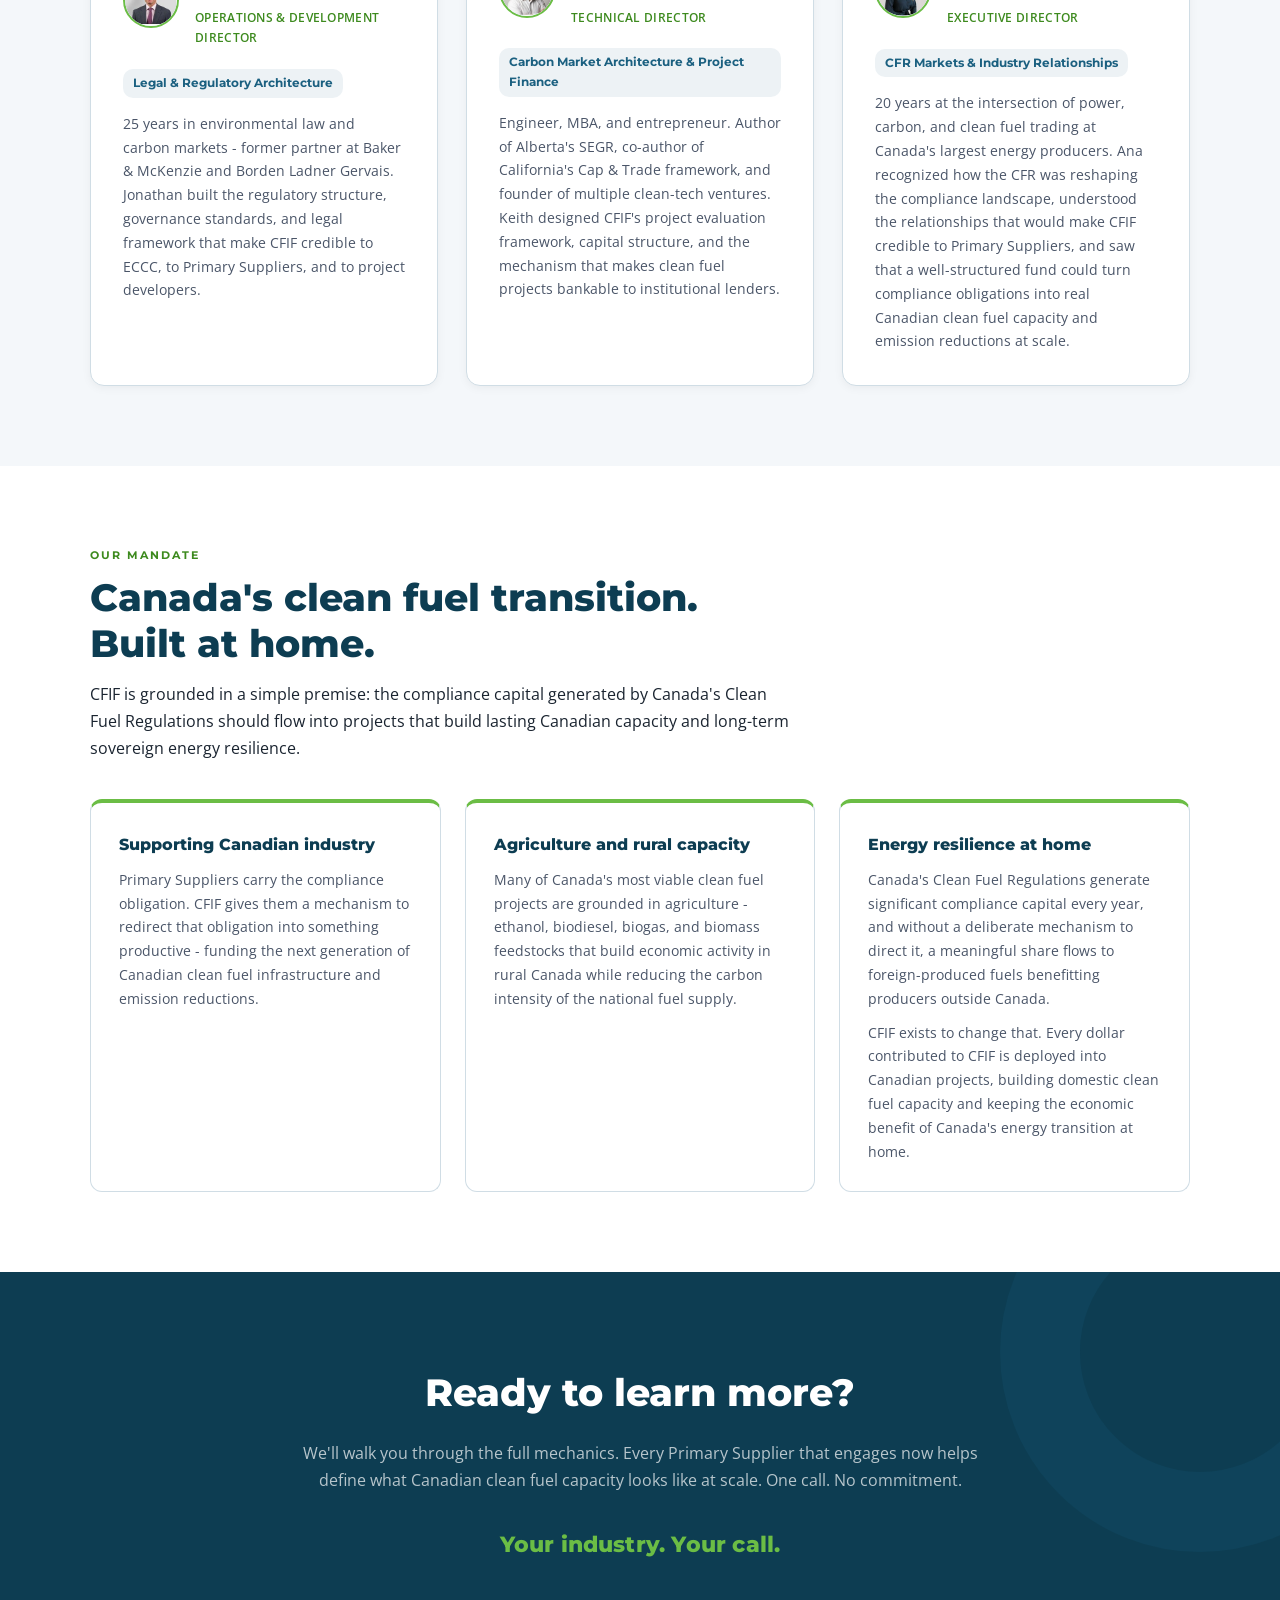
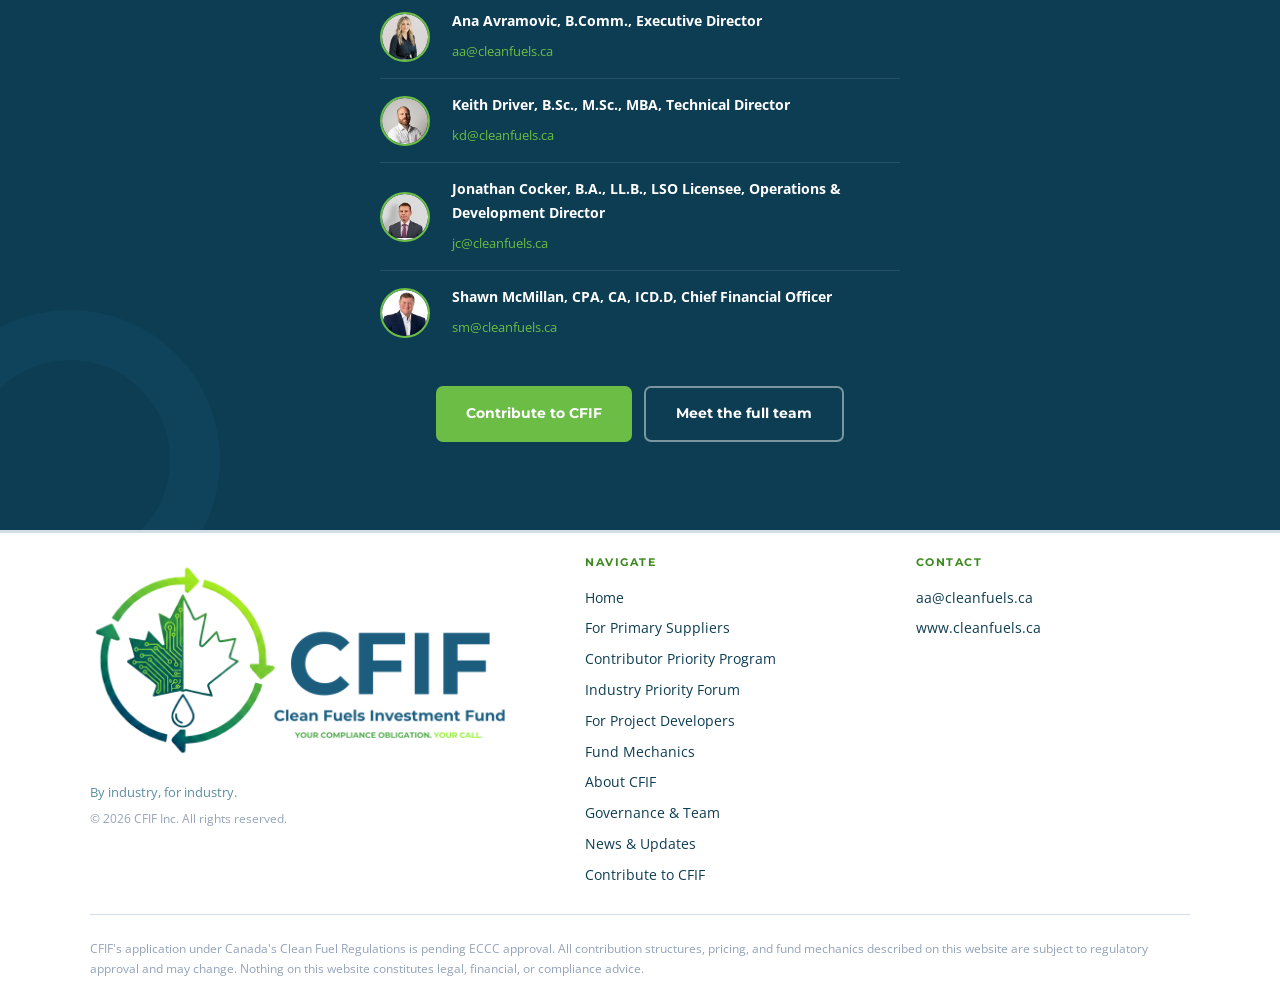
==== commit c6a9da4b: "CFIF site update — 9 pages 11062026" ====
--- a/about.html
+++ b/about.html
@@ -798,7 +798,7 @@
       </div>
       <div class="glance-item">
         <span class="glance-label">IPF Sponsors</span>
-        <span class="glance-value">BLG + Major Canadian Financial Institution</span>
+        <span class="glance-value">Borden Ladner Gervais LLP + National Bank of Canada</span>
       </div>
     </div>
   </div>
@@ -811,7 +811,7 @@
       <div>
         <p class="section-label">What is CFIF</p>
         <h2 class="section-title">Clean Fuels Investment Fund Inc.</h2>
-        <p class="about-body">Clean Fuels Investment Fund Inc. (CFIF) is a federally incorporated, not-for-profit Emissions Reduction Funding Program (ERFP) operating under Canada's Clean Fuel Regulations. It was co-founded by Ana Avramovic, Jonathan Cocker, and Clear Sky Limited.</p>
+        <p class="about-body">Clean Fuels Investment Fund Inc. (CFIF) is a federally incorporated, not-for-profit Emissions Reduction Funding Program (ERFP) operating under Canada's Clean Fuel Regulations. </p>
         <p class="about-body">The fund is governed entirely by industry. No government body sets the criteria, selects the projects, or influences how capital is deployed. Every dollar contributed by a Primary Supplier is deployed as a non-repayable grant to Canadian clean fuel and emissions reduction projects.</p>
       </div>
 
@@ -857,7 +857,7 @@
           </div>
         </div>
         <span class="founder-expertise">CFR Markets &amp; Industry Relationships</span>
-        <p>20 years at the intersection of power, carbon, and clean fuel trading at Canada's largest energy producers. Ana recognized how the CFR was reshaping the compliance landscape, understood the relationships that would make CFIF credible to Primary Suppliers, and saw that a well-structured fund could turn compliance obligations into real Canadian clean fuel capacity.</p>
+        <p>20 years at the intersection of power, carbon, and clean fuel trading at Canada's largest energy producers. Ana recognized how the CFR was reshaping the compliance landscape, understood the relationships that would make CFIF credible to Primary Suppliers, and saw that a well-structured fund could turn compliance obligations into real Canadian clean fuel capacity and emission reductions at scale.</p>
       </div>
     </div>
   </div>
@@ -891,10 +891,11 @@
 <section class="cta-section">
   <div class="cta-inner">
     <h2>Ready to learn more?</h2>
-    <p>We'll walk you through the full mechanics. Every Primary Supplier that engages now helps define what Canadian clean fuel capacity looks like at scale. One call. No commitment. Your industry. Your call.</p>
+    <p>We'll walk you through the full mechanics. Every Primary Supplier that engages now helps define what Canadian clean fuel capacity looks like at scale. One call. No commitment.</p>
+    <p style="font-family:var(--font-head);font-size:22px;font-weight:800;color:var(--lime);margin-top:18px;letter-spacing:.2px">Your industry. Your call.</p>
     <div class="cta-contacts">
       <div class="cta-contact-row">
-        <div class="cta-av" style="overflow:hidden;padding:0"><img src="[data-uri]" alt="Ana Avramovic" style="width:100%;height:100%;object-fit:cover;border-radius:50%;display:block"></div>
+        <div class="cta-av" style="overflow:hidden;padding:0"><img src="[data-uri]" alt="Ana Avramovic" style="width:100%;height:100%;object-fit:cover;border-radius:50%;display:block"></div>
         <div class="cta-info">
           <strong>Ana Avramovic, B.Comm., Executive Director</strong>
           <a href="mailto:aa@cleanfuels.ca">aa@cleanfuels.ca</a>
@@ -911,7 +912,7 @@
         <div class="cta-av" style="overflow:hidden;padding:0"><img src="[data-uri]" alt="Jonathan Cocker" style="width:100%;height:100%;object-fit:cover;border-radius:50%;display:block"></div>
         <div class="cta-info">
           <strong>Jonathan Cocker, B.A., LL.B., LSO Licensee, Operations &amp; Development Director</strong>
-          <a href="mailto:jd@cleanfuels.ca">jd@cleanfuels.ca</a>
+          <a href="mailto:jc@cleanfuels.ca">jc@cleanfuels.ca</a>
         </div>
       </div>
       <div class="cta-contact-row">
@@ -951,7 +952,7 @@
     </div>
     <div class="footer-contact-col">
       <h4>Contact</h4>
-      <p><a href="mailto:CFIF@cleanfuels.ca">CFIF@cleanfuels.ca</a></p>
+      <p><a href="mailto:aa@cleanfuels.ca">aa@cleanfuels.ca</a></p>
       <p><a href="https://www.cleanfuels.ca">www.cleanfuels.ca</a></p>
     </div>
   </div>
